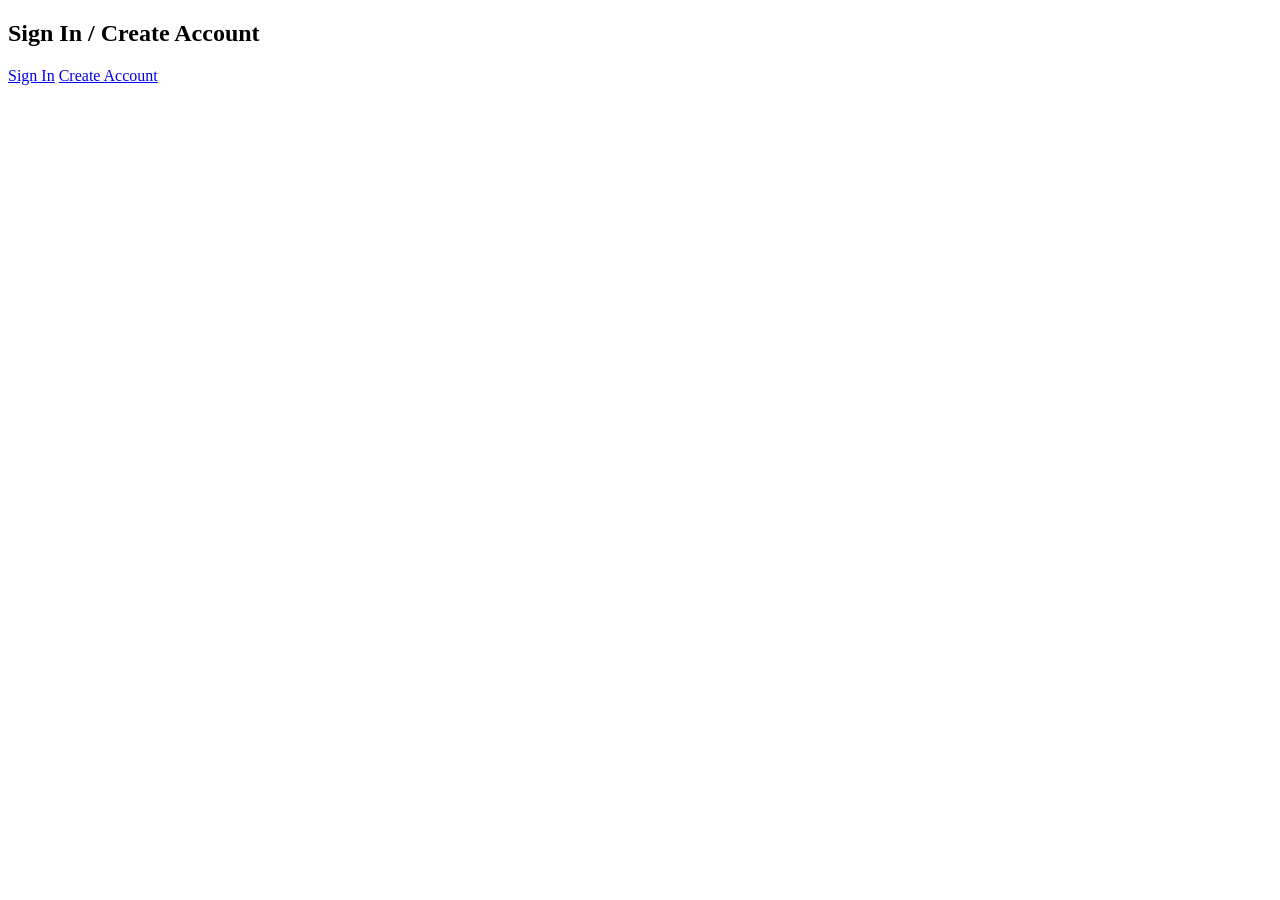
==== account.html @ 83808c67 "Add account.html for user sign in and signup" ====
<!DOCTYPE html>
<html lang="en">
<head>
  <meta charset="UTF-8">
  <title>Worth It – Account</title>
  <link rel="stylesheet" href="style.css">
</head>
<body>
  <h2>Sign In / Create Account</h2>
  <a href="https://YOUR-B2C-LOGIN-URL">Sign In</a>
  <a href="https://YOUR-B2C-SIGNUP-URL">Create Account</a>
</body>
</html>
---- style.css ----
#welcomeVideo {
  position: fixed;
  top: 0;
  left: 0;
  width: 100vw;
  height: 100vh;
  object-fit: cover;
  z-index: -1;
}
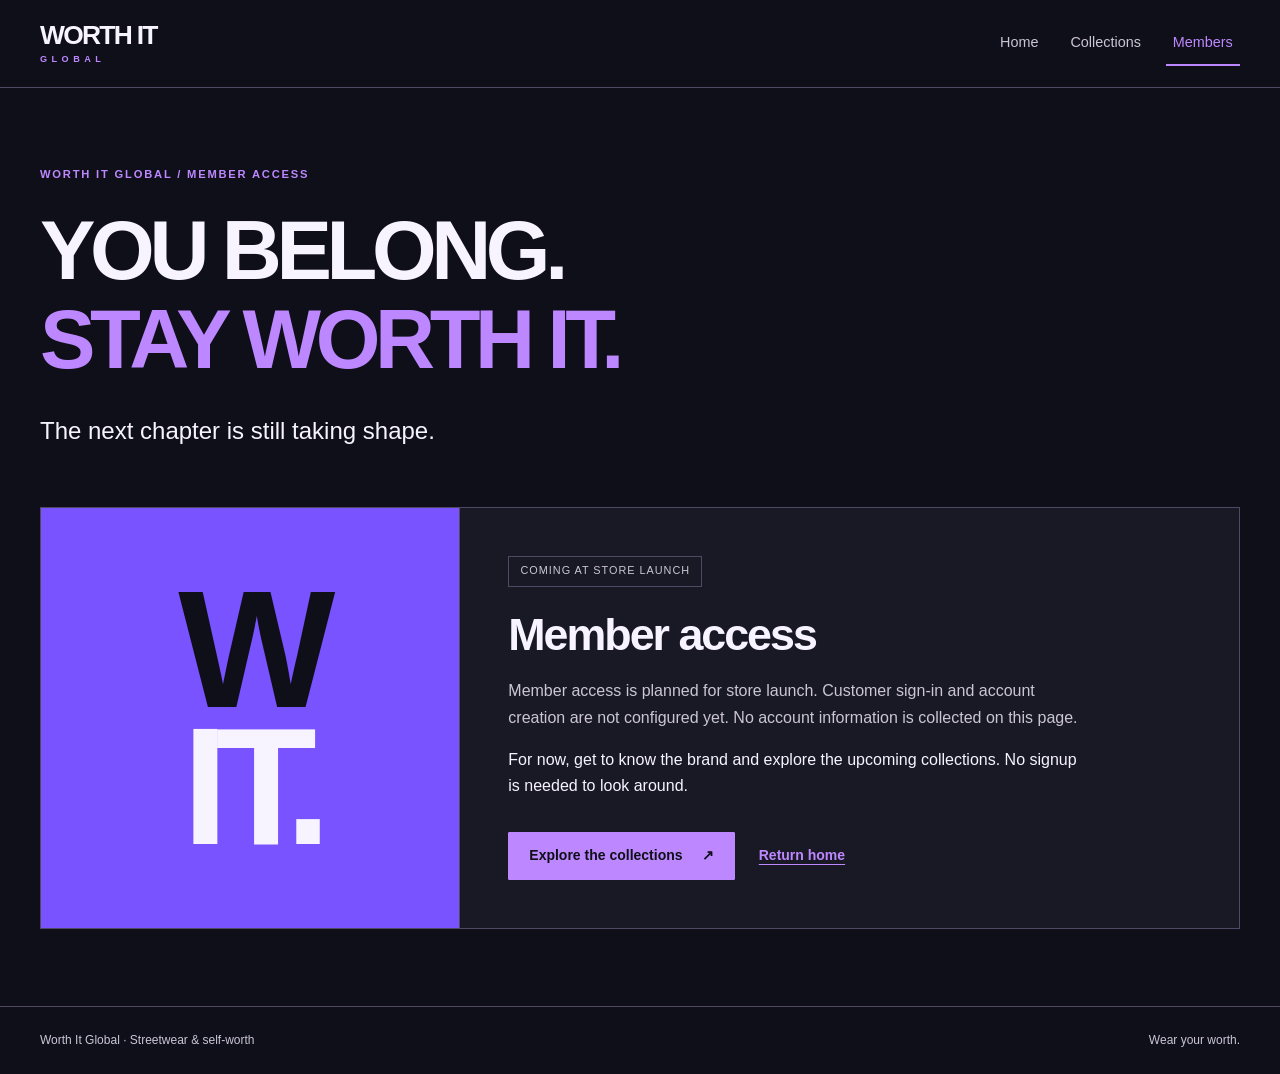
==== commit ff6bf261: "Restore branded Worth It Global prelaunch frontend" ====
--- a/account.html
+++ b/account.html
@@ -2,12 +2,45 @@
 <html lang="en">
 <head>
   <meta charset="UTF-8">
-  <title>Worth It – Account</title>
+  <meta name="viewport" content="width=device-width, initial-scale=1.0">
+  <meta name="description" content="Worth It Global member access is planned for store launch. Explore the brand and upcoming collections while account access is being prepared.">
+  <title>Worth It Global — Members</title>
   <link rel="stylesheet" href="style.css">
 </head>
 <body>
-  <h2>Sign In / Create Account</h2>
-  <a href="https://YOUR-B2C-LOGIN-URL">Sign In</a>
-  <a href="https://YOUR-B2C-SIGNUP-URL">Create Account</a>
+  <a class="skip-link" href="#main">Skip to content</a>
+  <header class="mainHeader">
+    <a class="brand" href="home.html" aria-label="Worth It Global home">WORTH IT<span>GLOBAL</span></a>
+    <nav aria-label="Main navigation">
+      <a href="home.html">Home</a>
+      <a href="products.html">Collections</a>
+      <a href="account.html" aria-current="page">Members</a>
+    </nav>
+  </header>
+  <main id="main" class="page-main" tabindex="-1">
+    <section class="page-heading" aria-labelledby="account-title">
+      <p class="eyebrow">Worth It Global / Member access</p>
+      <h1 id="account-title">YOU BELONG.<br><span class="accent">STAY WORTH IT.</span></h1>
+      <p class="intro">The next chapter is still taking shape.</p>
+    </section>
+    <section class="member-panel" aria-labelledby="account-state-title">
+      <div class="member-mark" aria-hidden="true">W<span>IT.</span></div>
+      <div class="member-copy">
+        <span class="status-tag">Coming at store launch</span>
+        <h2 id="account-state-title">Member access</h2>
+        <p id="accountStatus" class="notice" role="status" aria-live="polite" aria-atomic="true">Member access is planned for store launch. Customer sign-in and account creation are not configured yet. No account information is collected on this page.</p>
+        <div id="accountActions" class="actions" hidden></div>
+        <p>For now, get to know the brand and explore the upcoming collections. No signup is needed to look around.</p>
+        <noscript><p class="notice">Account links cannot be activated without JavaScript. The brand and collection pages are still available.</p></noscript>
+        <div class="actions">
+          <a class="button" href="products.html">Explore the collections <span aria-hidden="true">↗</span></a>
+          <a class="text-link" href="home.html">Return home</a>
+        </div>
+      </div>
+    </section>
+  </main>
+  <footer class="site-footer"><span>Worth It Global · Streetwear &amp; self-worth</span><span>Wear your worth.</span></footer>
+  <script src="site-config.js" defer></script>
+  <script src="script.js" defer></script>
 </body>
 </html>
--- a/style.css
+++ b/style.css
@@ -1,9 +1,208 @@
-#welcomeVideo {
+:root {
+  color-scheme: dark;
+  --lavender: #bd88ff;
+  --purple: #7953ff;
+  --blue: #1c1cff;
+  --ink: #0f0f1a;
+  --surface: #191925;
+  --text: #f7f3ff;
+  --muted: #cbc5d5;
+  --border: #514863;
+  --display: "Arial Black", "Helvetica Neue", Arial, sans-serif;
+}
+
+* { box-sizing: border-box; }
+[hidden] { display: none !important; }
+html { scroll-padding-top: 2rem; }
+body {
+  margin: 0;
+  min-height: 100vh;
+  display: flex;
+  flex-direction: column;
+  background: var(--ink);
+  color: var(--text);
+  font-family: Arial, Helvetica, sans-serif;
+  line-height: 1.65;
+}
+a { color: var(--lavender); text-underline-offset: 0.25em; }
+a:hover { color: var(--text); }
+button { font: inherit; }
+:focus-visible { outline: 3px solid var(--lavender); outline-offset: 5px; }
+.skip-link {
   position: fixed;
-  top: 0;
-  left: 0;
-  width: 100vw;
-  height: 100vh;
-  object-fit: cover;
-  z-index: -1;
-}
+  top: 0.75rem;
+  left: 1rem;
+  z-index: 10;
+  padding: 0.7rem 1rem;
+  background: var(--lavender);
+  color: var(--ink);
+  font-weight: 700;
+  transform: translateY(-180%);
+}
+.skip-link:focus { transform: translateY(0); color: var(--ink); }
+.mainHeader {
+  display: flex;
+  align-items: center;
+  justify-content: space-between;
+  flex-wrap: wrap;
+  gap: 1rem 2rem;
+  width: 100%;
+  padding: 1.35rem max(1.25rem, calc((100% - 1200px) / 2));
+  border-bottom: 1px solid var(--border);
+  background: var(--ink);
+}
+.brand {
+  display: inline-flex;
+  flex-direction: column;
+  color: var(--text);
+  font-family: var(--display);
+  font-size: 1.65rem;
+  font-weight: 900;
+  line-height: 0.95;
+  letter-spacing: -0.065em;
+  text-decoration: none;
+}
+.brand span { margin-top: 0.45rem; color: var(--lavender); font-family: Arial, sans-serif; font-size: 0.57rem; letter-spacing: 0.49em; }
+nav { display: flex; flex-wrap: wrap; gap: 0.35rem 1.1rem; }
+nav a {
+  display: inline-flex;
+  min-height: 44px;
+  align-items: center;
+  padding: 0.4rem 0.45rem;
+  border-bottom: 2px solid transparent;
+  color: var(--muted);
+  font-size: 0.9rem;
+  text-decoration: none;
+}
+nav a:hover, nav a[aria-current="page"] { color: var(--lavender); border-bottom-color: var(--lavender); }
+.page-main { flex: 1; width: min(1200px, calc(100% - 2.5rem)); margin-inline: auto; padding-block: clamp(2.5rem, 6vw, 5.5rem); }
+h1, h2, h3 { margin-top: 0; line-height: 1.06; overflow-wrap: anywhere; }
+h1 { margin-bottom: 1.7rem; font-family: var(--display); font-size: clamp(2.7rem, 6.5vw, 6.5rem); font-weight: 900; letter-spacing: -0.065em; }
+h2 { margin-bottom: 1.25rem; font-family: var(--display); font-size: clamp(1.6rem, 3.5vw, 3rem); font-weight: 800; letter-spacing: -0.045em; }
+h3 { font-size: 1.25rem; }
+p { max-width: 65ch; }
+.accent { color: var(--lavender); }
+.eyebrow { margin: 0 0 1.5rem; color: var(--lavender); font-size: 0.7rem; font-weight: 700; letter-spacing: 0.16em; text-transform: uppercase; }
+.intro { font-size: clamp(1.15rem, 2vw, 1.5rem); }
+.notice, .small-text { color: var(--muted); }
+.small-text { font-size: 0.8rem; }
+.status-dot { display: inline-block; width: 0.5rem; height: 0.5rem; margin-right: 0.5rem; background: var(--lavender); border-radius: 50%; }
+.status-tag { display: inline-block; flex-shrink: 0; padding: 0.35rem 0.7rem; border: 1px solid var(--border); color: var(--muted); font-size: 0.68rem; letter-spacing: 0.09em; text-transform: uppercase; }
+.actions { display: flex; align-items: center; flex-wrap: wrap; gap: 1rem 1.5rem; margin-top: 2rem; }
+.button {
+  display: inline-flex;
+  min-height: 48px;
+  align-items: center;
+  justify-content: center;
+  gap: 1.2rem;
+  padding: 0.8rem 1.25rem;
+  border: 1px solid var(--lavender);
+  border-radius: 1px;
+  background: var(--lavender);
+  color: var(--ink);
+  font-size: 0.875rem;
+  font-weight: 700;
+  line-height: 1.4;
+  text-decoration: none;
+  text-align: center;
+  cursor: pointer;
+}
+.button:hover { border-color: var(--text); background: var(--text); color: var(--ink); }
+.button-secondary { background: var(--ink); color: var(--lavender); }
+.button-secondary:hover { background: var(--surface); color: var(--text); }
+.button:disabled { border-color: var(--border); background: var(--surface); color: var(--muted); cursor: wait; }
+.text-link { display: inline-flex; min-height: 44px; align-items: center; gap: 0.6rem; font-size: 0.875rem; font-weight: 700; }
+.home-hero { display: grid; grid-template-columns: 1.15fr 0.85fr; align-items: center; gap: clamp(2rem, 5vw, 5rem); }
+.hero-copy > p:not(.eyebrow) { max-width: 45ch; }
+.film-frame { position: relative; overflow: hidden; aspect-ratio: 4 / 5; border: 1px solid var(--border); border-top: 3px solid var(--purple); background: var(--surface); }
+.film-frame video { display: block; width: 100%; height: 100%; object-fit: cover; }
+.film-caption { position: absolute; top: 1rem; left: 1rem; padding: 0.4rem 0.6rem; background: var(--ink); color: var(--text); font-size: 0.65rem; font-weight: 700; letter-spacing: 0.12em; pointer-events: none; }
+.video-controls { display: flex; align-items: center; flex-wrap: wrap; gap: 0.35rem 1rem; margin-top: 0.7rem; }
+.video-toggle { min-height: 44px; padding: 0.45rem 0.7rem; border: 1px solid var(--border); background: var(--ink); color: var(--text); font-size: 0.8rem; cursor: pointer; }
+.video-toggle:hover { border-color: var(--lavender); color: var(--lavender); }
+.video-controls .small-text { margin: 0; }
+.brand-section { display: grid; grid-template-columns: 0.65fr 1.35fr; gap: 2rem; margin-top: clamp(4rem, 9vw, 8rem); padding-block: 3rem; border-top: 1px solid var(--border); }
+.brand-section h2 { font-size: clamp(2rem, 4.5vw, 4rem); }
+.brand-statement { margin-top: 2rem; color: var(--lavender); font-weight: 700; }
+.drops-section { margin-top: 2rem; padding-top: 3rem; border-top: 1px solid var(--border); }
+.section-heading { display: flex; align-items: center; justify-content: space-between; flex-wrap: wrap; gap: 1rem; }
+.section-heading h2 { margin-bottom: 0; }
+.section-heading .eyebrow { margin-bottom: 1rem; }
+.drop-links { margin-top: 2rem; border-top: 1px solid var(--border); }
+.drop-links a { display: flex; align-items: center; gap: 1.5rem; padding: 1.5rem 0.75rem; border-bottom: 1px solid var(--border); color: var(--text); font-family: var(--display); font-size: clamp(1.2rem, 3vw, 2.4rem); font-weight: 800; letter-spacing: -0.04em; text-decoration: none; }
+.drop-links a:hover { background: var(--surface); color: var(--lavender); }
+.drop-index { color: var(--muted); font-family: Arial, sans-serif; font-size: 0.7rem; letter-spacing: 0; }
+.drop-arrow { margin-left: auto; color: var(--lavender); }
+.page-heading { margin-bottom: 3.5rem; }
+.page-heading h1 { max-width: 19ch; }
+.collections { display: grid; grid-template-columns: repeat(2, minmax(0, 1fr)); gap: 1.75rem; }
+.collection-card { min-width: 0; border: 1px solid var(--border); background: var(--surface); scroll-margin-top: 2rem; }
+.collection-art { position: relative; display: flex; flex-direction: column; justify-content: space-between; gap: 2rem; min-height: 360px; padding: clamp(1.25rem, 3vw, 2rem); overflow: hidden; }
+.collection-og .collection-art { background: var(--lavender); color: var(--ink); }
+.collection-anime .collection-art { background: var(--blue); color: var(--text); }
+.collection-anime .collection-art::after { position: absolute; bottom: -110px; right: -110px; width: 310px; height: 310px; border: 1px solid rgba(247, 243, 255, 0.35); border-radius: 50%; content: ""; pointer-events: none; }
+.art-kicker, .art-bottom { font-size: 0.65rem; font-weight: 700; letter-spacing: 0.11em; }
+.art-type { position: relative; z-index: 1; font-family: var(--display); font-size: clamp(2.8rem, 7.3vw, 7rem); font-weight: 900; line-height: 0.86; letter-spacing: -0.075em; }
+.art-type i { font-size: 0.45em; font-style: normal; letter-spacing: -0.05em; }
+.collection-copy { padding: 1.5rem; }
+.collection-copy h2 { font-size: clamp(1.3rem, 2.6vw, 1.85rem); }
+.collection-copy .small-text { margin-bottom: 0; }
+.catalog { margin-top: 4rem; padding-top: 2.5rem; border-top: 1px solid var(--border); }
+.catalog h2 { font-size: clamp(1.4rem, 2.5vw, 2rem); }
+.catalog-feedback { margin-block: 1.5rem; }
+.product-grid { display: grid; grid-template-columns: repeat(auto-fit, minmax(min(100%, 250px), 1fr)); gap: 1.5rem; }
+.productCard { min-width: 0; padding: 1rem; border: 1px solid var(--border); background: var(--surface); }
+.product-image { display: flex; align-items: center; justify-content: center; aspect-ratio: 4 / 5; background: var(--ink); }
+.product-image img { display: block; width: 100%; height: 100%; object-fit: contain; }
+.image-unavailable { padding: 1rem; color: var(--muted); text-align: center; }
+.productCard h3 { margin-top: 1.25rem; margin-bottom: 0.75rem; }
+.product-price { margin-bottom: 0; color: var(--lavender); font-variant-numeric: tabular-nums; }
+.member-panel { display: grid; grid-template-columns: 0.7fr 1.3fr; border: 1px solid var(--border); background: var(--surface); }
+.member-mark { display: flex; flex-direction: column; align-items: center; justify-content: center; min-height: 360px; padding: 2rem; border-right: 1px solid var(--border); background: var(--purple); color: var(--ink); font-family: var(--display); font-size: clamp(6rem, 13vw, 12rem); font-weight: 900; line-height: 0.82; letter-spacing: -0.08em; }
+.member-mark span { color: var(--text); }
+.member-copy { padding: clamp(1.5rem, 4vw, 3rem); }
+.member-copy h2 { margin-top: 1.5rem; }
+.site-footer { display: flex; justify-content: space-between; align-items: center; flex-wrap: wrap; gap: 0.5rem 2rem; padding: 1.5rem max(1.25rem, calc((100% - 1200px) / 2)); border-top: 1px solid var(--border); color: var(--muted); font-size: 0.75rem; }
+.site-footer a { display: inline-flex; min-height: 44px; align-items: center; }
+#welcomeScreen { position: relative; isolation: isolate; display: flex; flex: 1; flex-direction: column; min-height: 100vh; min-height: 100svh; }
+#welcomeScreen::before { position: fixed; inset: 0; z-index: -1; background: rgba(15, 15, 26, 0.72); content: ""; pointer-events: none; }
+#welcomeScreen > #welcomeVideo { position: fixed; inset: 0; z-index: -2; width: 100%; height: 100%; object-fit: cover; }
+.welcome-page .mainHeader, .welcome-page .site-footer { background: rgba(15, 15, 26, 0.85); }
+.welcome-content { display: flex; flex: 1; flex-direction: column; align-items: flex-start; justify-content: center; width: min(1200px, calc(100% - 2.5rem)); margin-inline: auto; padding-block: clamp(3rem, 8vh, 6rem); }
+.welcome-title { margin: 0 0 1.5rem; font-size: clamp(4rem, 15vw, 12rem); line-height: 0.79; letter-spacing: -0.085em; }
+.welcome-title span { color: var(--lavender); }
+.welcome-intro { margin: 0.7rem 0; font-size: clamp(1rem, 2vw, 1.3rem); }
+.welcome-content .status-tag { background: var(--ink); }
+.welcome-content .video-controls { margin-top: 2rem; padding: 0.25rem; background: var(--ink); }
+.welcome-content .notice { padding: 0.5rem; background: var(--ink); }
+
+@media (max-width: 900px) {
+  .home-hero { grid-template-columns: 1fr 0.8fr; gap: 2rem; }
+  .hero-copy h1 { font-size: clamp(2.7rem, 6.4vw, 4.5rem); }
+  .collections { gap: 1.25rem; }
+  .collection-art { min-height: 310px; }
+}
+@media (max-width: 760px) {
+  .home-hero, .brand-section, .member-panel { grid-template-columns: 1fr; }
+  .hero-copy h1 { font-size: clamp(2.7rem, 11vw, 5.5rem); }
+  .hero-film { max-width: 500px; width: 100%; }
+  .film-frame { aspect-ratio: 5 / 4; }
+  .brand-section { gap: 0.5rem; }
+  .collections { grid-template-columns: 1fr; }
+  .art-type { font-size: clamp(2.8rem, 12vw, 7rem); }
+  .collection-art { min-height: 330px; }
+  .member-mark { min-height: 240px; border-right: 0; border-bottom: 1px solid var(--border); font-size: 7rem; }
+}
+@media (max-width: 480px) {
+  .mainHeader { align-items: flex-start; flex-direction: column; gap: 1rem; }
+  nav { gap: 0.25rem 0.75rem; }
+  .actions { align-items: flex-start; flex-direction: column; gap: 0.75rem; }
+  .button { max-width: 100%; }
+  .collection-copy { padding: 1.25rem; }
+  .drop-links a { gap: 0.9rem; }
+  .welcome-content { padding-block: 3rem; }
+  .video-controls { align-items: flex-start; flex-direction: column; }
+}
+@media (prefers-reduced-motion: reduce) {
+  *, *::before, *::after { animation: none !important; transition: none !important; scroll-behavior: auto !important; }
+}
